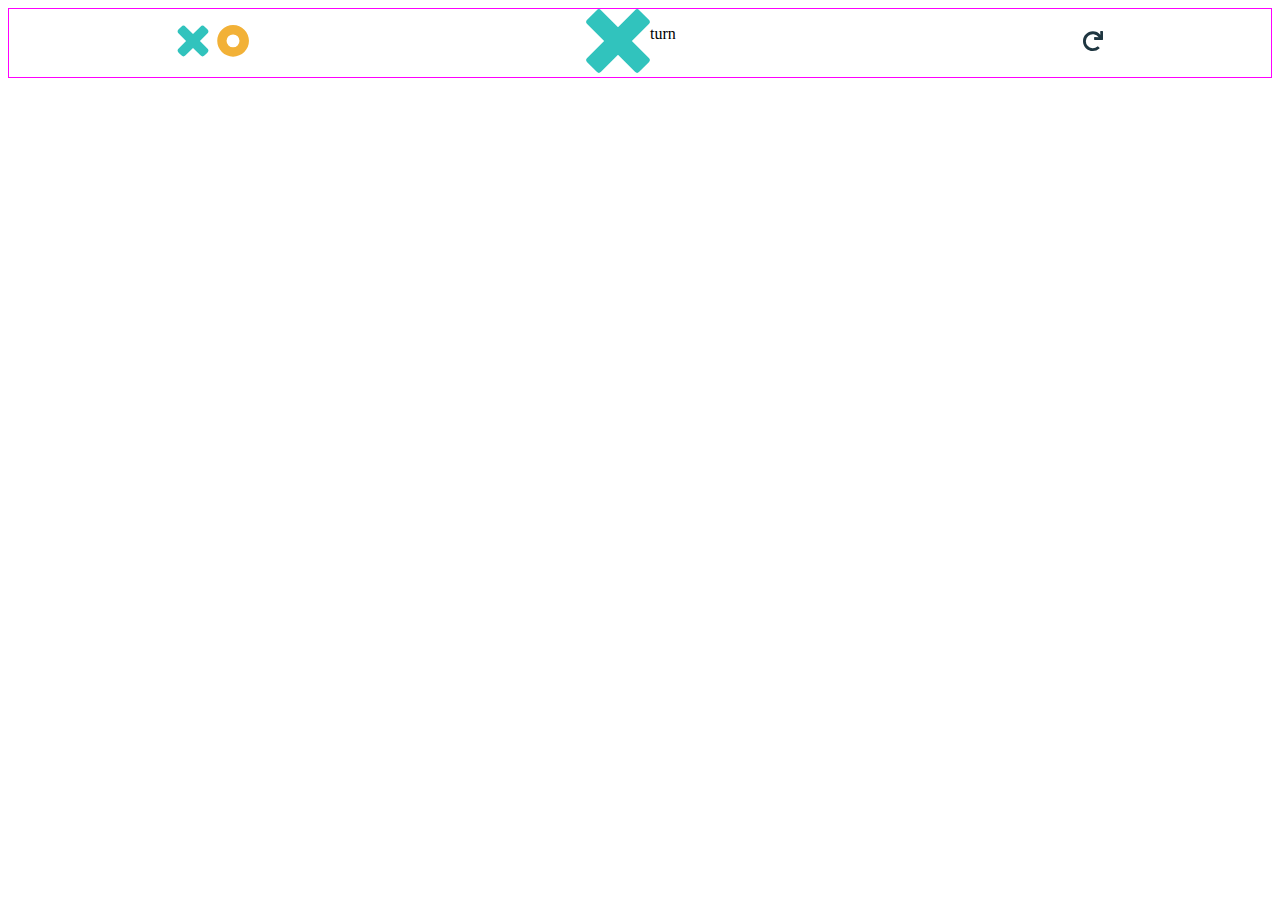
==== mobile-game-solo/solo.html @ a66c6275 "Game solo Initialize" ====
<!DOCTYPE html>
<html lang="en">
<head>
    <meta charset="UTF-8">
    <meta http-equiv="X-UA-Compatible" content="IE=edge">
    <meta name="viewport" content="width=device-width, initial-scale=1.0">
     <!-- fonts -->
    <link rel="preconnect" href="https://fonts.googleapis.com">
    <link rel="preconnect" href="https://fonts.gstatic.com" crossorigin>
    <link href="https://fonts.googleapis.com/css2?family=Outfit:wght@400;700;900&display=swap" rel="stylesheet">
    <link rel="icon" type="image/png" sizes="32x32" href="./assets/favicon-32x32.png">
    <link rel="stylesheet" href="./styles/solo.css">
    <title>Tic Tac Toe Solo</title>
</head>
<body>
  <!-- Game board start -->

    <header class="header">
        <div class="logo"> <img src="../assets/logo.svg" alt="Logo image"> </div>
        <div class="turn-mark">
             <!-- x/o icon --> 
            <div class="mark">
                <img src="../assets/icon-x.svg" alt="Mark icon">
            </div>
            <p>turn</p>
        </div>

        <div class="restart-btn">
            <img src="../assets/icon-restart.svg" alt="Restart icon">
        </div>
    </header>
</body>
</html>
---- mobile-game-solo/styles/solo.css ----
.header {
  display: flex;
  align-items: center;
  justify-content: space-around;
  border: 1px solid magenta;
}
.header .turn-mark {
  width: 10rem;
  display: flex;
}

/*# sourceMappingURL=solo.css.map */
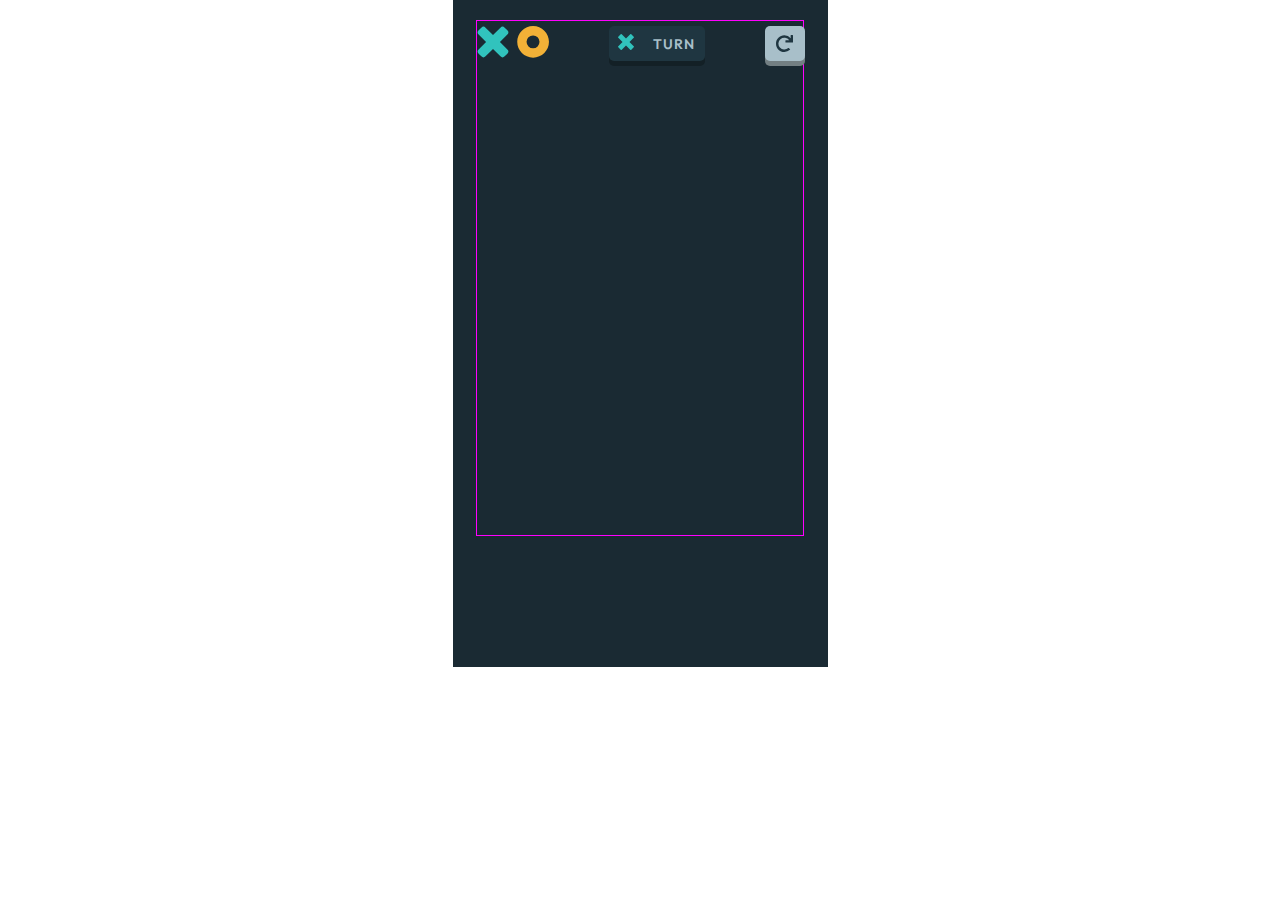
==== commit 46e46dcd: "head optios started" ====
--- a/mobile-game-solo/solo.html
+++ b/mobile-game-solo/solo.html
@@ -9,25 +9,34 @@
     <link rel="preconnect" href="https://fonts.gstatic.com" crossorigin>
     <link href="https://fonts.googleapis.com/css2?family=Outfit:wght@400;700;900&display=swap" rel="stylesheet">
     <link rel="icon" type="image/png" sizes="32x32" href="./assets/favicon-32x32.png">
-    <link rel="stylesheet" href="./styles/solo.css">
+    <link rel="stylesheet" href="./styles/style.css">
     <title>Tic Tac Toe Solo</title>
 </head>
 <body>
   <!-- Game board start -->
+    <main class="container">
 
-    <header class="header">
-        <div class="logo"> <img src="../assets/logo.svg" alt="Logo image"> </div>
-        <div class="turn-mark">
-             <!-- x/o icon --> 
-            <div class="mark">
-                <img src="../assets/icon-x.svg" alt="Mark icon">
+        <div class="game-container">
+
+            <div class="head-options">
+                <div class="logo"> <img src="../assets/logo.svg" alt="Logo image"> </div>
+                <div class="turn-mark">
+                     <!-- x/o icon --> 
+                    <div class="mark">
+                        <img src="../assets/icon-x.svg" alt="Mark icon">
+                    </div>
+                    <p>turn</p>
+                </div>
+        
+                <div class="restart-btn">
+                    <img src="../assets/icon-restart.svg" alt="Restart icon">
+                </div>
             </div>
-            <p>turn</p>
+            
         </div>
 
-        <div class="restart-btn">
-            <img src="../assets/icon-restart.svg" alt="Restart icon">
-        </div>
-    </header>
+
+    </main>
+
 </body>
 </html>--- a/mobile-game-solo/styles/style.css
+++ b/mobile-game-solo/styles/style.css
@@ -0,0 +1,72 @@
+* {
+  margin: 0;
+  padding: 0;
+  box-sizing: border-box;
+}
+
+html {
+  font-size: 62.5%;
+}
+
+body {
+  font-family: "Outfit", sans-serif;
+  display: flex;
+  justify-content: center;
+  align-items: center;
+}
+
+.container {
+  width: 37.5rem;
+  height: 66.7rem;
+  background-color: #1A2A33;
+  display: flex;
+  justify-content: center;
+}
+.container .game-container {
+  width: 32.8rem;
+  height: 51.6rem;
+  margin: 2rem 2.4rem 0 2.3rem;
+  border: 1px solid magenta;
+}
+.container .game-container .head-options {
+  display: flex;
+  align-items: center;
+  justify-content: space-between;
+  width: 32.8rem;
+  height: 4.5rem;
+}
+.container .game-container .head-options .turn-mark {
+  width: 9.6rem;
+  height: 3.5rem;
+  display: flex;
+  align-items: center;
+  justify-content: space-around;
+  background-color: #1F3641;
+  border-radius: 0.5rem;
+  box-shadow: 0 0.5rem #132026;
+}
+.container .game-container .head-options .turn-mark .mark img {
+  width: 1.6rem;
+}
+.container .game-container .head-options .turn-mark p {
+  font-size: 1.4rem;
+  letter-spacing: 0.1rem;
+  font-weight: 600;
+  text-transform: uppercase;
+  color: #A8BFC9;
+}
+.container .game-container .head-options .restart-btn {
+  background-color: #A8BFC9;
+  width: 4rem;
+  height: 3.5rem;
+  border-radius: 0.5rem;
+  display: flex;
+  justify-content: center;
+  align-items: center;
+  box-shadow: 0 0.5rem #737f83;
+}
+.container .game-container .head-options .restart-btn img {
+  width: 1.7rem;
+}
+
+/*# sourceMappingURL=style.css.map */
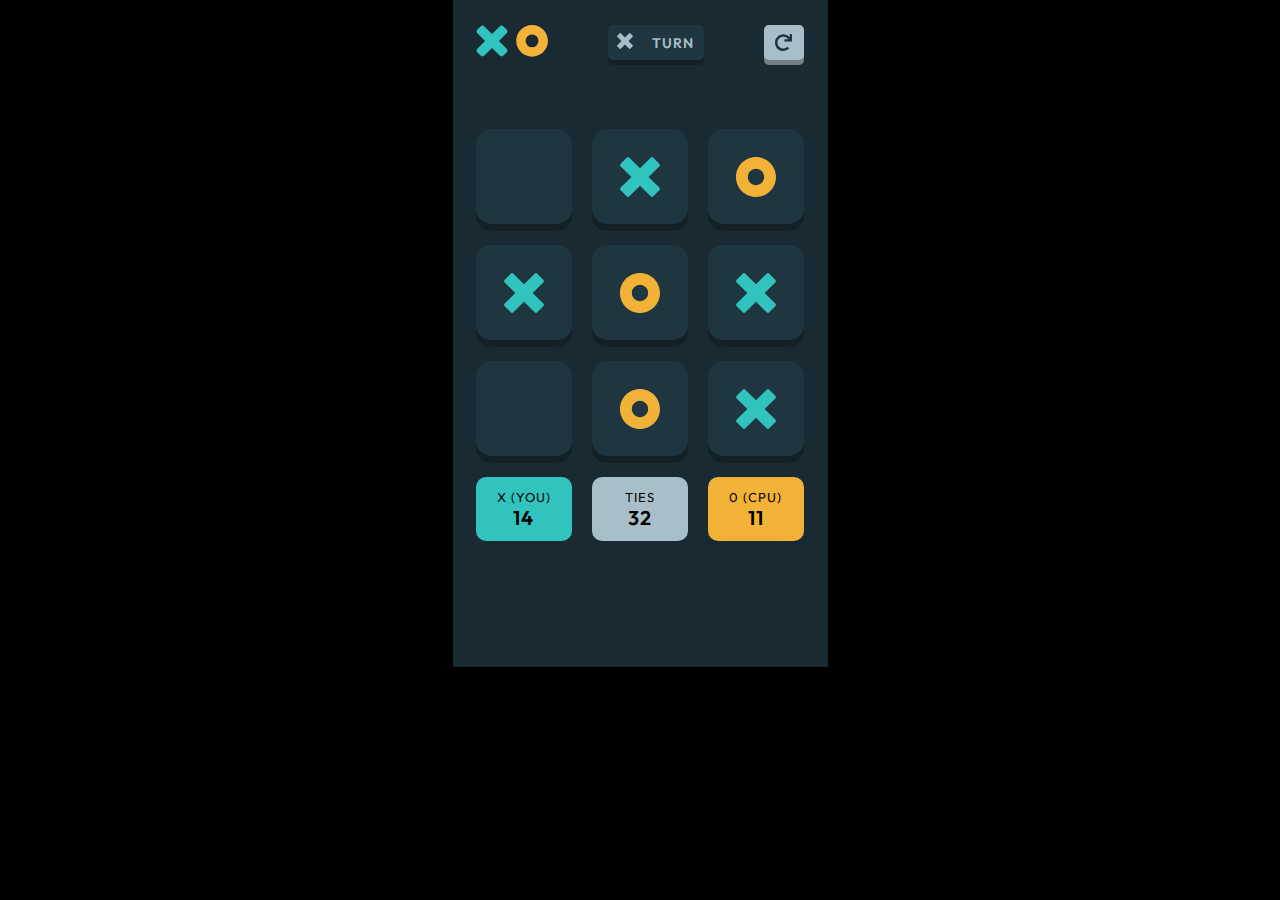
==== commit b4fda00a: "game solo board is done" ====
--- a/mobile-game-solo/solo.html
+++ b/mobile-game-solo/solo.html
@@ -32,7 +32,52 @@
                     <img src="../assets/icon-restart.svg" alt="Restart icon">
                 </div>
             </div>
-            
+            <!-- Game board -->
+            <div class="game-board">
+                <div class="game-mark">
+                    <img class="random-mark" src="#" alt="">
+                </div>
+                <div class="game-mark">
+                    <img class="random-mark" src="../assets/icon-x.svg" alt="">
+                </div>
+                <div class="game-mark">
+                    <img class="random-mark" src="../assets/icon-o.svg" alt="">
+                </div>
+                <div class="game-mark">
+                    <img class="random-mark" src="../assets/icon-x.svg" alt="">
+                </div>
+                <div class="game-mark">
+                    <img src="../assets/icon-o.svg" alt="" class="random-mark">
+                </div>
+                <div class="game-mark">
+                    <img src="../assets/icon-x.svg" alt="" class="random-mark">
+                </div>
+                <div class="game-mark">
+                    <img src="#" alt="" class="random-mark">
+                </div>
+                <div class="game-mark">
+                    <img src="../assets/icon-o.svg" alt="" class="random-mark">
+                </div>
+                <div class="game-mark">
+                    <img src="../assets/icon-x.svg" alt="" class="random-mark">
+                </div>
+            </div>
+
+            <!-- Game information -->
+            <div class="info-container">
+                <div class="match-info your-score">
+                    <p class="info">X (You)</p>
+                    <div class="results your-score">14</div>
+                </div>
+                <div class="match-info ties-score">
+                    <p class="info">Ties</p>
+                    <div class="results tie-matches">32</div>
+                </div>
+                <div class="match-info cpu-score">
+                    <p class="info">0 (CPU)</p>
+                    <div class="results cpu-score">11</div>
+                </div>
+            </div>
         </div>
 
 
--- a/mobile-game-solo/styles/style.css
+++ b/mobile-game-solo/styles/style.css
@@ -13,6 +13,7 @@
   display: flex;
   justify-content: center;
   align-items: center;
+  background-color: black;
 }
 
 .container {
@@ -26,7 +27,6 @@
   width: 32.8rem;
   height: 51.6rem;
   margin: 2rem 2.4rem 0 2.3rem;
-  border: 1px solid magenta;
 }
 .container .game-container .head-options {
   display: flex;
@@ -44,9 +44,11 @@
   background-color: #1F3641;
   border-radius: 0.5rem;
   box-shadow: 0 0.5rem #132026;
+  cursor: pointer;
 }
 .container .game-container .head-options .turn-mark .mark img {
   width: 1.6rem;
+  filter: brightness(0) saturate(100%) invert(80%) sepia(10%) saturate(464%) hue-rotate(153deg) brightness(92%) contrast(91%);
 }
 .container .game-container .head-options .turn-mark p {
   font-size: 1.4rem;
@@ -64,9 +66,64 @@
   justify-content: center;
   align-items: center;
   box-shadow: 0 0.5rem #737f83;
+  cursor: pointer;
 }
 .container .game-container .head-options .restart-btn img {
   width: 1.7rem;
 }
+.container .game-container .game-board {
+  width: 32.8rem;
+  height: 32.8rem;
+  display: grid;
+  grid-template-columns: repeat(3, 9.6rem);
+  gap: 2rem;
+  margin-top: 6.4rem;
+}
+.container .game-container .game-board .game-mark {
+  display: flex;
+  justify-content: center;
+  align-items: center;
+  height: 9.5rem;
+  box-shadow: 0 0.7rem #132026;
+  border-radius: 1.5rem;
+  background-color: #1F3641;
+  cursor: pointer;
+}
+.container .game-container .game-board .game-mark .random-mark {
+  width: 4rem;
+}
+.container .game-container .info-container {
+  display: flex;
+  justify-content: space-between;
+  margin-top: 2rem;
+}
+.container .game-container .info-container .match-info {
+  width: 9.6rem;
+  height: 6.4rem;
+  border-radius: 1rem;
+  display: flex;
+  flex-direction: column;
+  justify-content: center;
+  align-items: center;
+}
+.container .game-container .info-container .match-info .info {
+  text-transform: uppercase;
+  font-size: 1.3rem;
+  letter-spacing: 0.1rem;
+}
+.container .game-container .info-container .match-info .results {
+  font-size: 2rem;
+  font-weight: 600;
+  letter-spacing: 0.1rem;
+}
+.container .game-container .info-container .your-score {
+  background-color: #31C3BD;
+}
+.container .game-container .info-container .ties-score {
+  background-color: #A8BFC9;
+}
+.container .game-container .info-container .cpu-score {
+  background-color: #F2B137;
+}
 
 /*# sourceMappingURL=style.css.map */
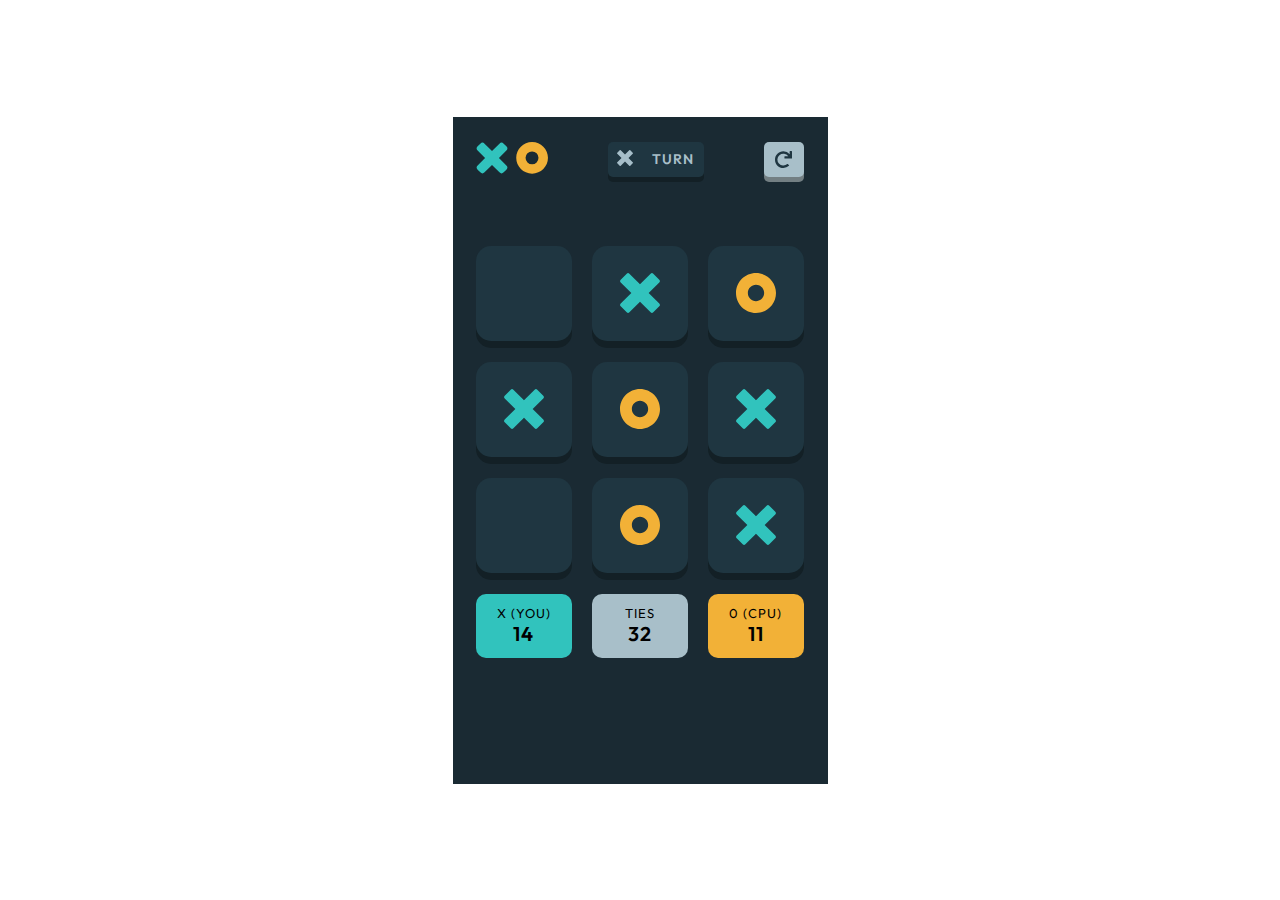
==== commit 8bf7e2e7: "you lost... pop-up added" ====
--- a/mobile-game-solo/solo.html
+++ b/mobile-game-solo/solo.html
@@ -16,6 +16,8 @@
   <!-- Game board start -->
     <main class="container">
 
+ 
+   
         <div class="game-container">
 
             <div class="head-options">
@@ -78,10 +80,37 @@
                     <div class="results cpu-score">11</div>
                 </div>
             </div>
+
+
+
+ 
         </div>
+                            <!-- You lost pop up -->
+                            
+        <div class="pop-up-you-lost">
+            <div class="you-lost-container">
 
+                <div class="pop-up-info">
+                    <p class="default-font">oh no, you lost...</p>
+                    <div class="take-round">
+                        <div class="img-mark-turn">
+                            <img src="../assets/icon-o.svg" alt="icon mark turn">
+                        </div>
+                        <p>takes the round</p>
+                    </div>
+                    <div class="btns">
+                        <button class="btn quit">quit</button>
+                        <button class="btn next-round">next round</button>
+                    </div>
+
+                </div>
+
+            </div> 
+        </div>
 
     </main>
 
+ 
+
 </body>
 </html>--- a/mobile-game-solo/styles/style.css
+++ b/mobile-game-solo/styles/style.css
@@ -9,11 +9,11 @@
 }
 
 body {
+  height: 100vh;
   font-family: "Outfit", sans-serif;
   display: flex;
   justify-content: center;
   align-items: center;
-  background-color: black;
 }
 
 .container {
@@ -22,11 +22,13 @@
   background-color: #1A2A33;
   display: flex;
   justify-content: center;
+  position: relative;
 }
 .container .game-container {
   width: 32.8rem;
   height: 51.6rem;
   margin: 2rem 2.4rem 0 2.3rem;
+  position: relative;
 }
 .container .game-container .head-options {
   display: flex;
@@ -125,5 +127,84 @@
 .container .game-container .info-container .cpu-score {
   background-color: #F2B137;
 }
+.container .pop-up-you-lost {
+  width: 100%;
+  height: 100%;
+  background-color: rgba(0, 0, 0, 0.55);
+  position: absolute;
+  display: flex;
+  justify-content: center;
+  align-items: center;
+  display: none;
+}
+.container .pop-up-you-lost .you-lost-container {
+  width: 37.5rem;
+  height: 22.8rem;
+  background-color: #1F3641;
+  display: flex;
+  justify-content: center;
+  align-items: center;
+  flex-direction: column;
+}
+.container .pop-up-you-lost .you-lost-container .pop-up-info {
+  width: 28rem;
+  height: 14rem;
+  display: flex;
+  justify-content: center;
+  align-items: center;
+  flex-direction: column;
+  gap: 1.5rem;
+}
+.container .pop-up-you-lost .you-lost-container .pop-up-info .default-font {
+  font-size: 1.4rem;
+  letter-spacing: 0.1rem;
+  font-weight: 600;
+  text-transform: uppercase;
+  color: #A8BFC9;
+}
+.container .pop-up-you-lost .you-lost-container .pop-up-info .take-round {
+  width: 28;
+  display: flex;
+  justify-content: space-between;
+  align-items: center;
+}
+.container .pop-up-you-lost .you-lost-container .pop-up-info .take-round .img-mark-turn {
+  width: 3rem;
+  margin-right: 1.4rem;
+}
+.container .pop-up-you-lost .you-lost-container .pop-up-info .take-round .img-mark-turn img {
+  width: 3rem;
+}
+.container .pop-up-you-lost .you-lost-container .pop-up-info .take-round p {
+  font-size: 2.4rem;
+  font-weight: 600;
+  letter-spacing: 0.1rem;
+  text-transform: uppercase;
+  color: #F2B137;
+}
+.container .pop-up-you-lost .you-lost-container .pop-up-info .btns {
+  width: 23.8rem;
+  height: 5.2rem;
+  display: flex;
+  justify-content: space-between;
+}
+.container .pop-up-you-lost .you-lost-container .pop-up-info .btns .btn {
+  height: 5.2rem;
+  border: none;
+  text-transform: uppercase;
+  font-weight: 600;
+  letter-spacing: 0.1rem;
+  border-radius: 1rem;
+}
+.container .pop-up-you-lost .you-lost-container .pop-up-info .btns .quit {
+  width: 7.6rem;
+  background-color: #A8BFC9;
+  box-shadow: 0 0.5rem #737f83;
+}
+.container .pop-up-you-lost .you-lost-container .pop-up-info .btns .next-round {
+  width: 14.6rem;
+  background-color: #F2B137;
+  box-shadow: 0 0.5rem #b88320;
+}
 
 /*# sourceMappingURL=style.css.map */
